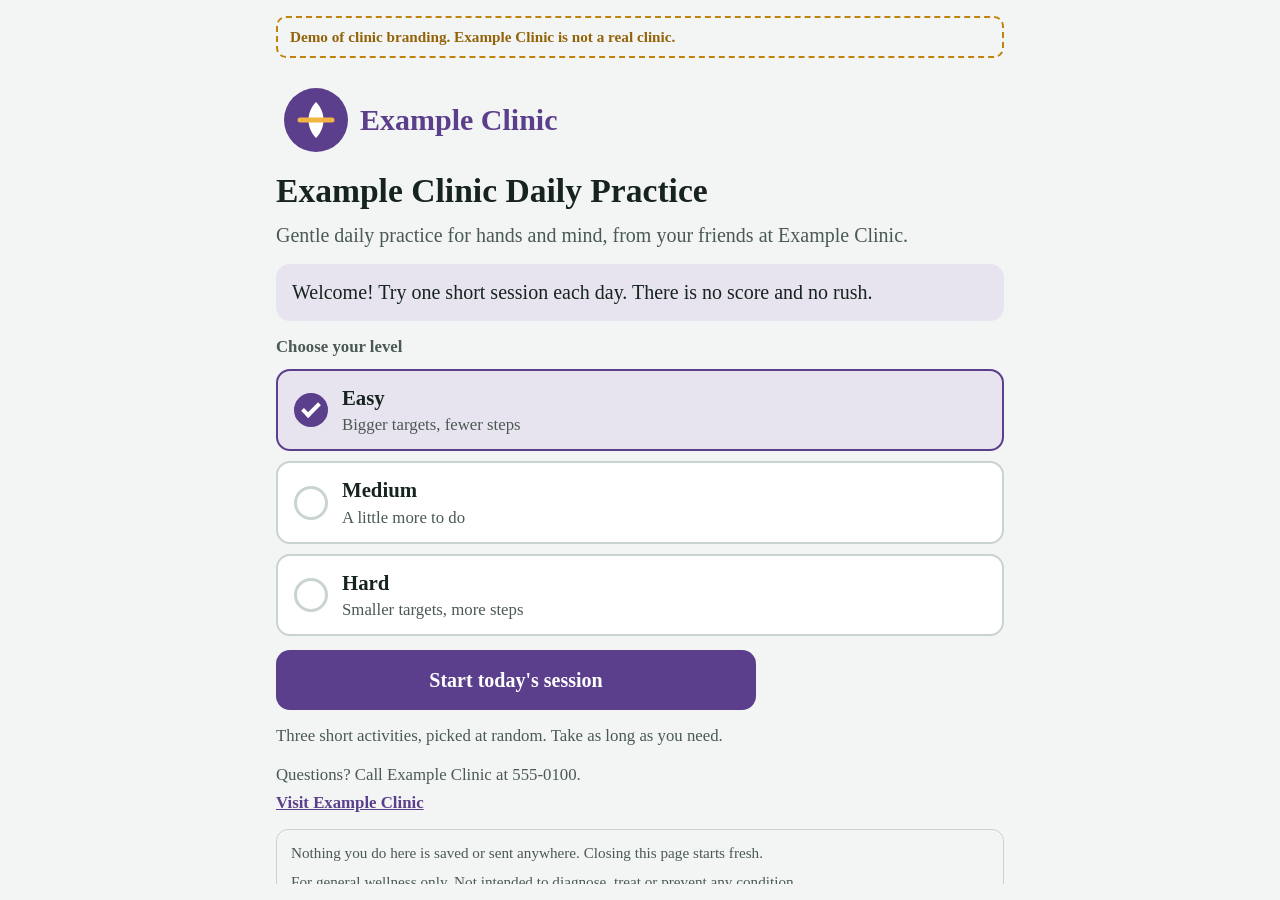
==== demo/index.html @ 70abbb42 "Add branded demo page at /demo/ Shows the Example Clinic brand on the live site so clinics can see w" ====
<!doctype html>
<html lang="en">
<head>
  <meta charset="utf-8">
  <meta name="viewport" content="width=device-width, initial-scale=1, viewport-fit=cover">
  <!-- Privacy: this policy blocks every network request except loading this site's own files.
       No analytics, no web fonts, no third-party scripts, nothing sent anywhere. -->
  <meta http-equiv="Content-Security-Policy" content="default-src 'none'; script-src 'self'; style-src 'self'; img-src 'self' data:; connect-src 'none'; form-action 'none'; base-uri 'none'">
  <meta name="referrer" content="no-referrer">
  <meta name="color-scheme" content="light dark">
  <meta name="theme-color" content="#2F6B5E">
  <title>Example Clinic Daily Practice</title>
  <link rel="stylesheet" href="../css/style.css">
</head>
<body>
<main id="app">

  <!-- START -->
  <section id="start" class="screen">
    <p class="demo-note">Demo of clinic branding. Example Clinic is not a real clinic.</p>
    <header class="brand-header">
      <img id="brand-logo" class="brand-logo" alt="" hidden>
      <h1 id="brand-name">Wellness App</h1>
      <p id="brand-tagline" class="lede">A few minutes a day to keep your hands and mind active.</p>
    </header>

    <p id="brand-welcome" class="welcome" hidden></p>

    <div class="level-picker" role="group" aria-labelledby="level-label">
      <p id="level-label" class="section-label">Choose your level</p>
      <button type="button" class="level-option" data-level="easy" aria-pressed="true">
        <span class="level-check" aria-hidden="true"></span>
        <span class="level-text">
          <span class="level-name">Easy</span>
          <span class="level-desc">Bigger targets, fewer steps</span>
        </span>
      </button>
      <button type="button" class="level-option" data-level="medium" aria-pressed="false">
        <span class="level-check" aria-hidden="true"></span>
        <span class="level-text">
          <span class="level-name">Medium</span>
          <span class="level-desc">A little more to do</span>
        </span>
      </button>
      <button type="button" class="level-option" data-level="hard" aria-pressed="false">
        <span class="level-check" aria-hidden="true"></span>
        <span class="level-text">
          <span class="level-name">Hard</span>
          <span class="level-desc">Smaller targets, more steps</span>
        </span>
      </button>
    </div>

    <button id="start-button" class="btn btn-primary btn-wide" type="button">Start today's session</button>
    <p class="hint">Three short activities, picked at random. Take as long as you need.</p>

    <div id="brand-contact" class="brand-contact" hidden>
      <p id="brand-contact-text"></p>
      <a id="brand-website" href="#" target="_blank" rel="noopener noreferrer" hidden></a>
    </div>

    <footer class="start-notes">
      <p>Nothing you do here is saved or sent anywhere. Closing this page starts fresh.</p>
      <p>For general wellness only. Not intended to diagnose, treat or prevent any condition.</p>
    </footer>
  </section>

  <!-- ACTIVITY -->
  <section id="activity" class="screen" hidden>
    <header class="bar">
      <button class="btn btn-quiet" type="button" id="end-button">End session</button>
      <img id="bar-logo" class="bar-logo" alt="" hidden>
      <p class="step" id="act-step">1 of 3</p>
    </header>
    <div class="act-head">
      <p class="eyebrow" id="act-group"></p>
      <h2 id="act-title"></h2>
      <p id="act-instruction" class="instruction"></p>
    </div>
    <div id="act-area" class="act-area"></div>
    <p id="act-feedback" class="feedback" aria-live="polite"></p>
    <footer id="act-actions" class="actions"></footer>
  </section>

  <!-- END SESSION? -->
  <section id="confirm" class="screen screen-center" hidden>
    <h2>End this session?</h2>
    <p class="center-text">You can start a new session any time.</p>
    <button id="keep-going" class="btn btn-primary btn-wide" type="button">Keep going</button>
    <button id="confirm-end" class="btn btn-secondary btn-wide" type="button">End session</button>
  </section>

  <!-- FINISH -->
  <section id="finish" class="screen screen-center" hidden>
    <img id="finish-logo" class="finish-logo" alt="" hidden>
    <div class="done-check" aria-hidden="true">
      <svg viewBox="0 0 40 40" fill="none" stroke="currentColor" stroke-width="4.5" stroke-linecap="round" stroke-linejoin="round"><path d="M10 21 L17 28 L30 13"/></svg>
    </div>
    <h2>Well done!</h2>
    <p class="center-text">You finished today's three activities. Come back tomorrow for a new mix.</p>
    <p id="finish-message" class="center-text finish-message" hidden></p>
    <button id="again-button" class="btn btn-primary btn-wide" type="button">Do another session</button>
    <button id="home-button" class="btn btn-secondary btn-wide" type="button">Back to start</button>
    <div id="finish-contact" class="brand-contact" hidden>
      <p id="finish-contact-text"></p>
      <a id="finish-website" href="#" target="_blank" rel="noopener noreferrer" hidden></a>
    </div>
  </section>

</main>
<script src="brand.js"></script>
<script src="../js/activities.js"></script>
<script src="../js/app.js"></script>
</body>
</html>
---- css/style.css ----
/* Wellness App
   Layout: one narrow column, one task per screen, large controls for older hands and eyes.
   Brand colors and font arrive from brand.js as --b-* variables (set by js/app.js).
   The fallbacks below are the default look when no brand is set. */

:root {
  --bg: #F3F5F4;
  --surface: #FFFFFF;
  --ink: #16231F;
  --muted: #4A5953;
  --line: #C9D3CF;
  --wall: #22302B;
  --success: #23692F;
  --success-soft: #DCF0E0;
  --focus: #E89B0C;

  --primary: var(--b-primary-l, #2F6B5E);
  --on-primary: var(--b-on-primary-l, #FFFFFF);
  --primary-text: var(--b-primary-text-l, #2F6B5E);
  --primary-soft: var(--b-primary-soft-l, #DDEAE6);
  --accent: var(--b-accent-l, #B4561C);
  --on-accent: var(--b-on-accent-l, #FFFFFF);
  --accent-text: var(--b-accent-text-l, #A04B17);
  --accent-soft: var(--b-accent-soft-l, #F6E4D8);

  /* Picture colors for the zoom activity */
  --sky: #D9ECFA;
  --sun: #F2C14E;
  --hill: #9FCB95;
  --hill-2: #7DB674;
  --house: #F4E9D8;
  --roof: #B5533C;
  --trunk: #7A5534;
  --leaf: #4E8F4A;
  --sign: #FBF7EC;
  --sign-ink: #1D1D1D;

  --font-body: var(--b-font, -apple-system, BlinkMacSystemFont, "Segoe UI", Roboto, "Helvetica Neue", Arial, sans-serif);
  color-scheme: light;
}

@media (prefers-color-scheme: dark) {
  :root {
    --bg: #0F1513;
    --surface: #18201D;
    --ink: #ECF2EF;
    --muted: #B0BDB7;
    --line: #33403B;
    --wall: #DCE5E1;
    --success: #74D488;
    --success-soft: #163821;

    --primary: var(--b-primary-d, #5FB7A2);
    --on-primary: var(--b-on-primary-d, #06201A);
    --primary-text: var(--b-primary-text-d, #6CC4AF);
    --primary-soft: var(--b-primary-soft-d, #1D3A33);
    --accent: var(--b-accent-d, #F08A4B);
    --on-accent: var(--b-on-accent-d, #2A1004);
    --accent-text: var(--b-accent-text-d, #F39A62);
    --accent-soft: var(--b-accent-soft-d, #3D2617);

    --sky: #1F3448;
    --sun: #E0B44A;
    --hill: #2F5A35;
    --hill-2: #264A2C;
    --house: #CFC3B0;
    --roof: #8E3F2E;
    --trunk: #5E4128;
    --leaf: #3C7339;
    --sign: #EDE6D3;
    --sign-ink: #1D1D1D;
    color-scheme: dark;
  }
}

*, *::before, *::after { box-sizing: border-box; }
[hidden] { display: none !important; }

html, body { height: 100%; margin: 0; }

body {
  background: var(--bg);
  color: var(--ink);
  font-family: var(--font-body);
  font-size: 1.25rem;
  line-height: 1.45;
  -webkit-text-size-adjust: 100%;
  overscroll-behavior: none;
}

#app {
  height: 100%;
  max-width: 760px;
  margin: 0 auto;
  padding-top: max(16px, env(safe-area-inset-top, 0px));
  padding-bottom: max(16px, env(safe-area-inset-bottom, 0px));
  padding-left: max(16px, env(safe-area-inset-left, 0px));
  padding-right: max(16px, env(safe-area-inset-right, 0px));
}

.screen {
  height: 100%;
  display: flex;
  flex-direction: column;
  gap: 14px;
  overflow-y: auto;
}
.screen-center { justify-content: center; align-items: center; text-align: center; }

h1 { font-size: 2.1rem; line-height: 1.15; margin: 0; text-wrap: balance; }
h2 { font-size: 1.6rem; line-height: 1.2; margin: 0; text-wrap: balance; }
h1:focus, h2:focus { outline: none; }
p { margin: 0; }

.lede { margin-top: 6px; color: var(--muted); }
.hint { color: var(--muted); font-size: 1.05rem; }
.center-text { color: var(--muted); max-width: 34ch; }
.instruction { color: var(--muted); margin-top: 4px; }
.section-label { font-weight: 700; font-size: 1.05rem; color: var(--muted); }
.eyebrow {
  font-size: 0.9rem;
  font-weight: 700;
  letter-spacing: 0.06em;
  text-transform: uppercase;
  color: var(--primary-text);
}
.visually-hidden {
  position: absolute; width: 1px; height: 1px; padding: 0; margin: -1px;
  overflow: hidden; clip: rect(0 0 0 0); white-space: nowrap; border: 0;
}

/* Buttons */
.btn {
  font: inherit;
  font-weight: 700;
  font-size: 1.25rem;
  min-height: 60px;
  padding: 12px 22px;
  border-radius: 14px;
  border: 2px solid transparent;
  cursor: pointer;
  touch-action: manipulation;
}
.btn-primary { background: var(--primary); color: var(--on-primary); }
.btn-primary:disabled { background: var(--line); color: var(--muted); cursor: not-allowed; }
.btn-secondary { background: var(--surface); color: var(--ink); border-color: var(--line); }
.btn-secondary:disabled { color: var(--muted); cursor: not-allowed; }
.btn-quiet { background: transparent; color: var(--primary-text); padding-left: 4px; padding-right: 12px; min-height: 52px; }
.btn-wide { width: 100%; max-width: 480px; }
:focus-visible { outline: 4px solid var(--focus); outline-offset: 3px; }

/* Start page */
.brand-header { display: flex; flex-direction: column; gap: 4px; padding-top: 8px; }
.brand-logo { max-height: 96px; max-width: min(100%, 320px); width: auto; height: auto; align-self: flex-start; margin-bottom: 8px; }
.welcome { padding: 14px 16px; border-radius: 14px; background: var(--primary-soft); }
.demo-note { font-size: 0.95rem; font-weight: 700; color: var(--accent-text); padding: 8px 12px; border: 2px dashed var(--accent); border-radius: 10px; }

.level-picker { display: flex; flex-direction: column; gap: 10px; }
.level-option {
  width: 100%;
  min-height: 76px;
  display: flex;
  align-items: center;
  gap: 14px;
  padding: 12px 16px;
  border: 2px solid var(--line);
  border-radius: 14px;
  background: var(--surface);
  color: var(--ink);
  font: inherit;
  text-align: left;
  cursor: pointer;
  touch-action: manipulation;
}
.level-option[aria-pressed="true"] { border-color: var(--primary); background: var(--primary-soft); }
.level-check {
  flex: none;
  width: 34px; height: 34px;
  border-radius: 50%;
  border: 3px solid var(--line);
  background: var(--surface);
  display: grid; place-items: center;
}
.level-option[aria-pressed="true"] .level-check { border-color: var(--primary); background: var(--primary); }
.level-option[aria-pressed="true"] .level-check::after {
  content: "";
  width: 10px; height: 18px;
  border: solid var(--on-primary);
  border-width: 0 4px 4px 0;
  transform: translateY(-2px) rotate(45deg);
}
.level-text { display: flex; flex-direction: column; min-width: 0; }
.level-name { font-weight: 700; font-size: 1.3rem; }
.level-desc { color: var(--muted); font-size: 1.05rem; }

.brand-contact { display: flex; flex-direction: column; gap: 4px; font-size: 1.05rem; color: var(--muted); }
.brand-contact a { color: var(--primary-text); font-weight: 700; }
.start-notes {
  margin-top: auto;
  display: flex; flex-direction: column; gap: 6px;
  font-size: 0.95rem;
  color: var(--muted);
  padding: 12px 14px;
  border-radius: 12px;
  border: 1px solid var(--line);
}

/* Activity screen */
.bar { display: flex; align-items: center; justify-content: space-between; gap: 10px; min-height: 52px; }
.bar .btn-quiet { white-space: nowrap; }
.bar-logo { max-height: 32px; max-width: 110px; width: auto; height: auto; min-width: 0; }
.step { font-weight: 700; color: var(--muted); font-variant-numeric: tabular-nums; white-space: nowrap; }
.act-head { display: flex; flex-direction: column; gap: 2px; }
.act-area { flex: 1; min-height: 280px; display: flex; flex-direction: column; gap: 12px; }
.feedback { min-height: 1.45em; font-weight: 600; }
.feedback.is-good { color: var(--success); }
.actions { display: flex; gap: 12px; }
.actions:empty { display: none; }
.actions .btn { flex: 1; }
.round-label { font-weight: 700; color: var(--muted); font-size: 1.05rem; font-variant-numeric: tabular-nums; }

/* Drawing and tapping surfaces */
.pad {
  position: relative;
  flex: 1;
  min-height: 240px;
  background: var(--surface);
  border: 2px solid var(--line);
  border-radius: 18px;
  overflow: hidden;
  touch-action: none;
  -webkit-user-select: none;
  user-select: none;
  -webkit-touch-callout: none;
}
.pad canvas { position: absolute; top: 0; left: 0; touch-action: none; }
.pad > svg { position: absolute; inset: 0; width: 100%; height: 100%; touch-action: none; }

/* Connect the dots */
.dot-ring { fill: none; stroke: transparent; stroke-width: 1.4; }
.dot.is-next .dot-ring { stroke: var(--accent); }
.dot-fill { fill: var(--surface); stroke: var(--wall); stroke-width: 0.9; }
.dot.is-done .dot-fill { fill: var(--primary); stroke: var(--primary); }
.dot-num { fill: var(--ink); font-weight: 700; font-family: var(--font-body); pointer-events: none; }
.dot.is-done .dot-num { fill: var(--on-primary); }
.dot-line { stroke: var(--primary); stroke-width: 1.6; stroke-linecap: round; }
.dots-reveal { fill: var(--primary-soft); opacity: 0; transition: opacity 0.6s ease; }
.dots-reveal.is-shown { opacity: 1; }

/* Copy a drawing */
.model-box {
  flex: none;
  height: 130px;
  display: flex; align-items: center; gap: 14px;
  padding: 8px 14px;
  border-radius: 14px;
  background: var(--primary-soft);
}
.model-box svg { height: 100%; aspect-ratio: 1; flex: none; }
.model-label { font-weight: 700; color: var(--ink); }
.model-line { fill: none; stroke: var(--ink); stroke-width: 4; stroke-linecap: round; stroke-linejoin: round; }

/* Choices (odd one out, zoom answers) */
.choice-grid { display: grid; grid-template-columns: 1fr 1fr; gap: 12px; }
.choice {
  min-height: 84px;
  padding: 10px;
  border: 2px solid var(--line);
  border-radius: 16px;
  background: var(--surface);
  color: var(--ink);
  font: inherit;
  font-size: 1.45rem;
  font-weight: 700;
  cursor: pointer;
  touch-action: manipulation;
  overflow-wrap: anywhere;
}
.choice.is-right { border-color: var(--success); background: var(--success-soft); color: var(--success); }
.choice.is-wrong { border-color: var(--accent); background: var(--accent-soft); }
.choice:disabled { cursor: default; }

/* Put in order */
.order-prompt { font-weight: 700; font-size: 1.3rem; }
.order-list { display: flex; flex-direction: column; gap: 10px; }
.order-item {
  display: flex; align-items: center; gap: 14px;
  min-height: 68px;
  padding: 10px 14px;
  border: 2px solid var(--line);
  border-radius: 14px;
  background: var(--surface);
  color: var(--ink);
  font: inherit;
  font-size: 1.3rem;
  font-weight: 600;
  text-align: left;
  cursor: pointer;
  touch-action: manipulation;
}
.order-badge {
  flex: none;
  width: 40px; height: 40px;
  border-radius: 50%;
  border: 2px dashed var(--line);
  display: grid; place-items: center;
  font-weight: 800;
  font-variant-numeric: tabular-nums;
}
.order-item.is-done { border-color: var(--primary); background: var(--primary-soft); cursor: default; }
.order-item.is-done .order-badge { border: none; background: var(--primary); color: var(--on-primary); }
.order-item.is-wrong { border-color: var(--accent); }

/* Typing */
.typing-target {
  font-size: 2.6rem;
  font-weight: 800;
  line-height: 1.15;
  letter-spacing: 0.03em;
  padding: 10px 0;
  overflow-wrap: anywhere;
}
.typing-form { display: flex; flex-direction: column; gap: 8px; }
.typing-form label { font-weight: 700; }
.typing-input {
  font: inherit;
  font-size: 1.6rem;
  min-height: 68px;
  padding: 0 16px;
  border: 2px solid var(--line);
  border-radius: 14px;
  background: var(--surface);
  color: var(--ink);
  width: 100%;
}
.typing-input:focus { border-color: var(--primary); outline: none; }
.typing-input:focus-visible { outline: 4px solid var(--focus); outline-offset: 3px; }

/* Scroll and find */
.find-target {
  padding: 12px 16px;
  border-radius: 14px;
  background: var(--accent-soft);
  font-size: 1.3rem;
}
.find-target strong { color: var(--accent-text); }
.find-list {
  flex: 1;
  min-height: 260px;
  overflow-y: auto;
  border: 2px solid var(--line);
  border-radius: 16px;
  background: var(--surface);
  overscroll-behavior: contain;
}
.find-row {
  width: 100%;
  min-height: 64px;
  display: flex; align-items: center; gap: 14px;
  padding: 8px 16px;
  border: none;
  border-bottom: 1px solid var(--line);
  background: transparent;
  color: var(--ink);
  font: inherit;
  font-size: 1.25rem;
  text-align: left;
  cursor: pointer;
}
.find-row:last-child { border-bottom: none; }
.find-avatar {
  flex: none;
  width: 42px; height: 42px;
  border-radius: 50%;
  background: var(--primary-soft);
  color: var(--primary-text);
  display: grid; place-items: center;
  font-weight: 800;
}
.find-row.is-right { background: var(--success-soft); color: var(--success); font-weight: 700; }

/* Slider */
.slider-goal { font-size: 1.4rem; font-weight: 700; }
.slider-goal strong { color: var(--accent-text); font-variant-numeric: tabular-nums; }
.slider-wrap { position: relative; padding: 64px 0 18px; }
.slider-target {
  position: absolute;
  top: 0;
  left: calc(26px + (100% - 52px) * var(--t, 50) / 100);
  transform: translateX(-50%);
  display: flex; flex-direction: column; align-items: center;
  pointer-events: none;
}
.slider-target-label {
  background: var(--accent);
  color: var(--on-accent);
  font-weight: 800;
  padding: 2px 10px;
  border-radius: 999px;
  font-variant-numeric: tabular-nums;
}
.slider-target-stem { width: 4px; height: 26px; background: var(--accent); }
.slider-input {
  width: 100%;
  height: 52px;
  margin: 0;
  background: transparent;
  -webkit-appearance: none;
  appearance: none;
  touch-action: pan-y;
}
.slider-input::-webkit-slider-runnable-track { height: 14px; border-radius: 999px; background: var(--line); }
.slider-input::-moz-range-track { height: 14px; border-radius: 999px; background: var(--line); }
.slider-input::-webkit-slider-thumb {
  -webkit-appearance: none;
  width: 52px; height: 52px;
  margin-top: -19px;
  border-radius: 50%;
  background: var(--primary);
  border: 5px solid var(--surface);
  box-shadow: 0 0 0 2px var(--primary);
}
.slider-input::-moz-range-thumb {
  width: 42px; height: 42px;
  border-radius: 50%;
  background: var(--primary);
  border: 5px solid var(--surface);
  box-shadow: 0 0 0 2px var(--primary);
}
.slider-input:focus-visible { outline: 4px solid var(--focus); outline-offset: 6px; }
.slider-now { color: var(--muted); font-variant-numeric: tabular-nums; }

/* Swipe */
.swipe-stage {
  position: relative;
  flex: 1;
  min-height: 300px;
  display: grid;
  place-items: center;
  overflow: hidden;
  touch-action: none;
  border-radius: 18px;
  background: var(--surface);
  border: 2px solid var(--line);
}
.swipe-card {
  width: min(72%, 300px);
  aspect-ratio: 3 / 4;
  max-height: 85%;
  border-radius: 20px;
  background: var(--primary-soft);
  border: 3px solid var(--primary);
  display: flex; flex-direction: column; align-items: center; justify-content: center; gap: 8px;
  color: var(--primary-text);
  touch-action: none;
  cursor: grab;
  -webkit-user-select: none;
  user-select: none;
}
.swipe-card.is-moving { transition: none; }
.swipe-card.is-settling { transition: transform 0.25s ease; }
.swipe-card.is-leaving { transition: transform 0.3s ease-in, opacity 0.3s ease-in; opacity: 0; }
.swipe-arrow { font-size: 4.5rem; line-height: 1; font-weight: 800; }
.swipe-word { font-size: 1.5rem; font-weight: 800; }

/* Pinch to zoom */
.zoom-view {
  position: relative;
  width: 100%;
  max-width: 560px;
  aspect-ratio: 4 / 3;
  align-self: center;
  border-radius: 16px;
  overflow: hidden;
  border: 2px solid var(--line);
  touch-action: none;
  background: var(--sky);
}
.zoom-view svg { display: block; width: 100%; height: 100%; touch-action: none; }
.zoom-tools { display: flex; gap: 10px; }
.zoom-tools .btn { flex: 1; min-height: 52px; padding: 8px 6px; font-size: 1.1rem; white-space: nowrap; }
.zoom-choices { grid-template-columns: repeat(auto-fit, minmax(68px, 1fr)); }
.zoom-choices .choice { min-height: 64px; font-variant-numeric: tabular-nums; }
.sc-sky { fill: var(--sky); }
.sc-sun { fill: var(--sun); }
.sc-hill { fill: var(--hill); }
.sc-hill-2 { fill: var(--hill-2); }
.sc-house { fill: var(--house); }
.sc-roof { fill: var(--roof); }
.sc-door { fill: var(--roof); }
.sc-window { fill: var(--sky); stroke: var(--trunk); stroke-width: 0.4; }
.sc-trunk { fill: var(--trunk); }
.sc-leaf { fill: var(--leaf); }
.sc-post { fill: var(--trunk); }
.sc-sign { fill: var(--sign); stroke: var(--trunk); stroke-width: 0.15; }
.sc-sign-text { fill: var(--sign-ink); font-weight: 700; font-family: Arial, Helvetica, sans-serif; }

/* Finish */
.finish-logo { max-height: 72px; max-width: min(100%, 260px); width: auto; height: auto; }
.done-check {
  width: 96px; height: 96px;
  border-radius: 50%;
  background: var(--success-soft);
  color: var(--success);
  display: grid; place-items: center;
}
.done-check svg { width: 60px; height: 60px; }
.finish-message { color: var(--ink); font-weight: 600; }

@media (prefers-reduced-motion: reduce) {
  .dots-reveal, .swipe-card.is-settling, .swipe-card.is-leaving { transition: none; }
}
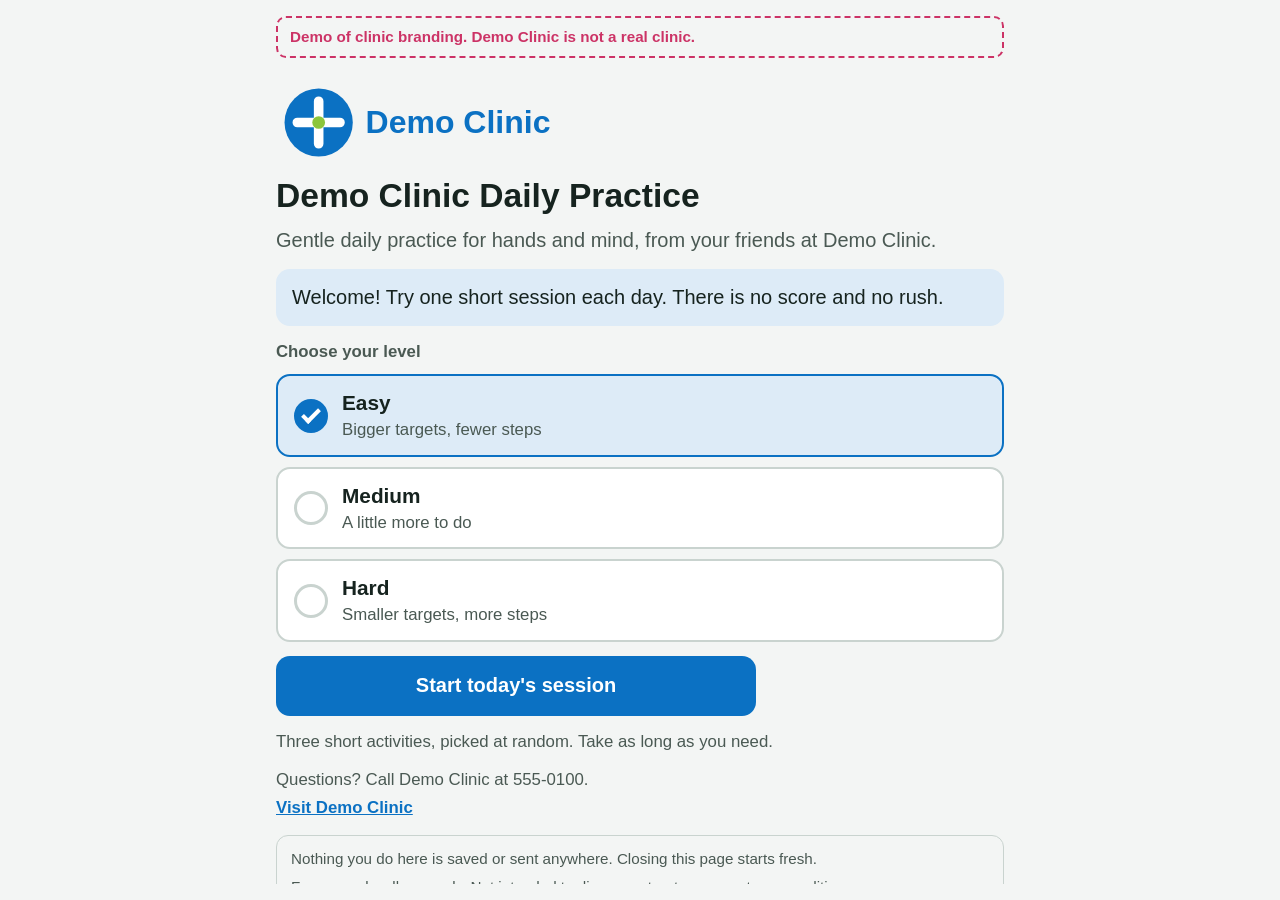
==== commit c65c5b48: "Switch demo to a made-up Demo Clinic in a blue palette Replaces the Example Clinic demo with Demo Cl" ====
--- a/demo/index.html
+++ b/demo/index.html
@@ -9,7 +9,7 @@
   <meta name="referrer" content="no-referrer">
   <meta name="color-scheme" content="light dark">
   <meta name="theme-color" content="#2F6B5E">
-  <title>Example Clinic Daily Practice</title>
+  <title>Demo Clinic Daily Practice</title>
   <link rel="stylesheet" href="../css/style.css">
 </head>
 <body>
@@ -17,7 +17,7 @@
 
   <!-- START -->
   <section id="start" class="screen">
-    <p class="demo-note">Demo of clinic branding. Example Clinic is not a real clinic.</p>
+    <p class="demo-note">Demo of clinic branding. Demo Clinic is not a real clinic.</p>
     <header class="brand-header">
       <img id="brand-logo" class="brand-logo" alt="" hidden>
       <h1 id="brand-name">Wellness App</h1>
--- a/css/style.css
+++ b/css/style.css
@@ -211,8 +211,10 @@
 .bar-logo { max-height: 32px; max-width: 110px; width: auto; height: auto; min-width: 0; }
 .step { font-weight: 700; color: var(--muted); font-variant-numeric: tabular-nums; white-space: nowrap; }
 .act-head { display: flex; flex-direction: column; gap: 2px; }
-.act-area { flex: 1; min-height: 280px; display: flex; flex-direction: column; gap: 12px; }
-.feedback { min-height: 1.45em; font-weight: 600; }
+/* Never shrink below what the activity needs; the screen scrolls instead of overlapping. */
+.act-area { flex: 1 0 auto; min-height: 280px; display: flex; flex-direction: column; gap: 12px; }
+/* Room for two lines, so a hint appearing doesn't push the drawing area around. */
+.feedback { flex: none; min-height: 2.9em; font-weight: 600; }
 .feedback.is-good { color: var(--success); }
 .actions { display: flex; gap: 12px; }
 .actions:empty { display: none; }
